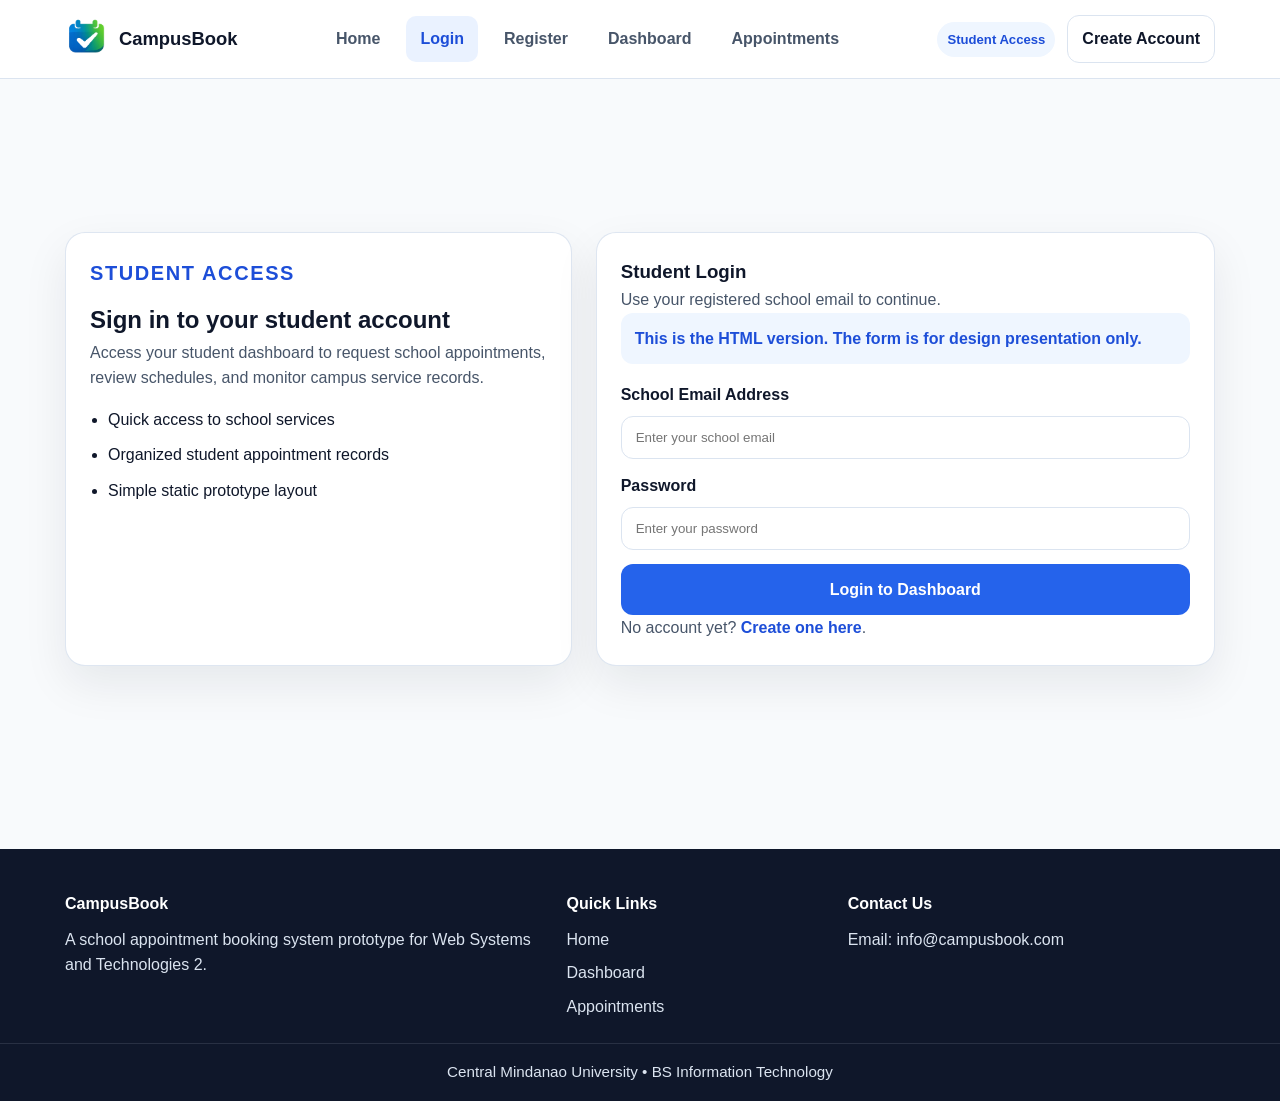
==== login.html @ 365cb786 "Add files via upload" ====
<!DOCTYPE html>
<html lang="en">
<head>
    <meta charset="UTF-8">
    <meta name="viewport" content="width=device-width, initial-scale=1.0">
    <title>CampusBook | Login</title>
    <link rel="stylesheet" href="assets/css/style.css">
</head>
<body>
<header class="site-header">
    <div class="container nav-wrapper">
        <a href="index.html" class="brand">
            <img class="brand-mark" src="assets/images/logo.png" alt="CampusBook">
            <span>CampusBook</span>
        </a>

        <nav class="main-nav">
            <a href="index.html">Home</a>
            <a class="active" href="login.html">Login</a>
            <a href="register.html">Register</a>
            <a href="dashboard.html">Dashboard</a>
            <a href="appointments.html">Appointments</a>
        </nav>

        <div class="nav-user">
            <span class="tag">Student Access</span>
            <a class="btn btn-outline small" href="register.html">Create Account</a>
        </div>
    </div>
</header>

<main>
<section class="section auth-section">
    <div class="container auth-grid">
        <div class="auth-info card">
            <span class="eyebrow">Student Access</span>
            <h2>Sign in to your student account</h2>
            <p>Access your student dashboard to request school appointments, review schedules, and monitor campus service records.</p>
            <ul class="feature-list">
                <li>Quick access to school services</li>
                <li>Organized student appointment records</li>
                <li>Simple static prototype layout</li>
            </ul>
        </div>

        <div class="card form-card">
            <h3>Student Login</h3>
            <p class="muted">Use your registered school email to continue.</p>
            <div class="alert info">This is the HTML version. The form is for design presentation only.</div>

            <form>
                <label>School Email Address</label>
                <input type="email" name="email" placeholder="Enter your school email">

                <label>Password</label>
                <input type="password" name="password" placeholder="Enter your password">

                <a class="btn btn-primary full" href="dashboard.html">Login to Dashboard</a>
            </form>

            <p class="helper-text">No account yet? <a class="text-link" href="register.html">Create one here</a>.</p>
        </div>
    </div>
</section>
</main>

<footer class="site-footer">
    <div class="container footer-grid">
        <div>
            <h4>CampusBook</h4>
            <p>A school appointment booking system prototype for Web Systems and Technologies 2.</p>
        </div>
        <div>
            <h4>Quick Links</h4>
            <ul>
                <li><a href="index.html">Home</a></li>
                <li><a href="dashboard.html">Dashboard</a></li>
                <li><a href="appointments.html">Appointments</a></li>
            </ul>
        </div>
        <div>
            <h4>Contact Us</h4>
            <p>Email: info@campusbook.com</p>
        </div>
    </div>
    <div class="footer-bottom">Central Mindanao University • BS Information Technology</div>
</footer>
</body>
</html>
---- assets/css/style.css ----
:root {
    --primary: #2563eb;
    --primary-dark: #1d4ed8;
    --navy: #0f172a;
    --slate: #475569;
    --border: #dbe4f0;
    --surface: #ffffff;
    --background: #f8fafc;
    --success-bg: #dcfce7;
    --success-text: #166534;
    --error-bg: #fee2e2;
    --error-text: #991b1b;
    --info-bg: #eff6ff;
    --info-text: #1d4ed8;
    --pending-bg: #fef3c7;
    --pending-text: #92400e;
    --confirmed-bg: #dbeafe;
    --confirmed-text: #1d4ed8;
    --completed-bg: #dcfce7;
    --completed-text: #166534;
    --shadow: 0 18px 45px rgba(15, 23, 42, 0.08);
}

* {
    box-sizing: border-box;
    margin: 0;
    padding: 0;
}

html {
    scroll-behavior: smooth;
}

body {
    font-family: Arial, Helvetica, sans-serif;
    background: var(--background);
    color: var(--navy);
    line-height: 1.6;
}

a {
    color: inherit;
    text-decoration: none;
}

.container {
    width: min(1150px, 92%);
    margin: 0 auto;
}

.site-header {
    background: rgba(255, 255, 255, 0.94);
    border-bottom: 1px solid var(--border);
    position: sticky;
    top: 0;
    z-index: 100;
    backdrop-filter: blur(12px);
}

.nav-wrapper {
    min-height: 78px;
    display: flex;
    align-items: center;
    justify-content: space-between;
    gap: 20px;
}

.brand {
    display: flex;
    align-items: center;
    gap: 12px;
    font-size: 1.15rem;
    font-weight: 700;
}

.brand-mark {
    width: 42px;
    height: 42px;
    border-radius: 12px;
    display: inline-flex;
    align-items: center;
    justify-content: center;
    color: white;
    font-size: 0.95rem;
}

.main-nav {
    display: flex;
    gap: 12px;
    flex-wrap: wrap;
}

.main-nav a {
    padding: 10px 14px;
    border-radius: 10px;
    color: var(--slate);
    font-weight: 600;
}

.main-nav a:hover,
.main-nav a.active {
    background: #eaf2ff;
    color: var(--primary-dark);
}

.nav-user {
    display: flex;
    align-items: center;
    gap: 12px;
}

.user-chip {
    display: inline-flex;
    align-items: center;
    justify-content: center;
    width: 40px;
    height: 40px;
    border-radius: 999px;
    background: #eaf2ff;
    color: var(--primary-dark);
    font-weight: 700;
}

.hero {
    padding: 86px 0 60px;
    background: radial-gradient(circle at top right, #dbeafe 0%, transparent 32%), linear-gradient(180deg, #eff6ff 0%, #f8fafc 100%);
}

.hero-grid {
    display: grid;
    grid-template-columns: 1.2fr 0.8fr;
    gap: 32px;
    align-items: center;
}

.hero h1,
.page-header h1 {
    font-size: clamp(2rem, 5vw, 3.3rem);
    line-height: 1.12;
    margin-bottom: 16px;
}

.hero p,
.page-header p,
.section-heading p,
.card p,
.auth-info p,
.muted,
.helper-text {
    color: var(--slate);
}

.hero-actions,
.card-title-row,
.page-header,
.quick-links {
    display: flex;
    align-items: center;
    justify-content: space-between;
    gap: 14px;
    flex-wrap: wrap;
}

.hero-actions {
    margin-top: 24px;
    justify-content: flex-start;
}

.btn {
    display: inline-flex;
    align-items: center;
    justify-content: center;
    padding: 12px 18px;
    border-radius: 12px;
    font-weight: 700;
    border: 1px solid transparent;
    cursor: pointer;
    transition: 0.2s ease;
}

.btn:hover {
    transform: translateY(-1px);
}

.btn-primary {
    background: var(--primary);
    color: #fff;
}

.btn-primary:hover {
    background: var(--primary-dark);
}

.btn-outline {
    border-color: var(--border);
    background: #fff;
    color: var(--navy);
}

.btn-outline.small {
    padding: 10px 14px;
}

.full {
    width: 100%;
}

.hero-card,
.card,
.info-card,
.stat-box,
.stat-card {
    background: var(--surface);
    border-radius: 20px;
    box-shadow: var(--shadow);
    border: 1px solid rgba(219, 228, 240, 0.9);
}

.hero-card {
    padding: 24px;
    display: grid;
    gap: 18px;
}

.stat-card,
.info-card,
.stat-box,
.card {
    padding: 24px;
}

.eyebrow {
    display: inline-block;
    color: var(--primary-dark);
    font-weight: 700;
    text-transform: uppercase;
    letter-spacing: 0.08em;
    font-size: 1.25rem;
    margin-bottom: 12px;
}

.section {
    padding: 60px 0;
}

.section-heading {
    text-align: center;
    margin-bottom: 28px;
}

.card-grid {
    display: grid;
    gap: 20px;
}

.card-grid.four {
    grid-template-columns: repeat(4, 1fr);
}

.feature-list {
    display: grid;
    gap: 10px;
    margin-top: 16px;
    padding-left: 18px;
}

.feature-list.compact {
    margin-top: 10px;
}

.auth-section {
    min-height: calc(100vh - 160px);
    display: flex;
    align-items: center;
}

.auth-grid {
    display: grid;
    grid-template-columns: 0.9fr 1.1fr;
    gap: 24px;
}

.register-layout {
    grid-template-columns: 0.8fr 1.2fr;
}

.form-card form {
    display: grid;
    gap: 14px;
    margin-top: 18px;
}

label {
    font-weight: 700;
    margin-bottom: -6px;
}

input,
select,
textarea {
    width: 100%;
    padding: 13px 14px;
    border: 1px solid var(--border);
    border-radius: 12px;
    background: #fff;
    color: var(--navy);
    outline: none;
}

input:focus,
select:focus,
textarea:focus {
    border-color: var(--primary);
    box-shadow: 0 0 0 4px rgba(37, 99, 235, 0.08);
}

.grid-two {
    display: grid;
    grid-template-columns: repeat(2, 1fr);
    gap: 14px;
}

.alert {
    padding: 13px 14px;
    border-radius: 12px;
    margin-bottom: 18px;
    font-weight: 600;
}

.alert.success {
    background: var(--success-bg);
    color: var(--success-text);
}

.alert.error {
    background: var(--error-bg);
    color: var(--error-text);
}

.alert.info {
    background: var(--info-bg);
    color: var(--info-text);
}

.stats strong {
    display: block;
    margin-top: 10px;
    font-size: 2rem;
}

.stats span {
    color: var(--slate);
    font-weight: 700;
}

.dashboard-grid,
.appointments-layout {
    display: grid;
    grid-template-columns: 1fr 1fr;
    gap: 22px;
    margin-top: 24px;
    margin-bottom: 24px;
}

.right-stack {
    display: grid;
    gap: 22px;
}

.quick-links {
    justify-content: flex-start;
    margin-top: 14px;
}

.quick-links a {
    padding: 12px 14px;
    background: #eff6ff;
    border-radius: 12px;
    color: var(--primary-dark);
    font-weight: 700;
}

.profile-card p {
    margin-top: 8px;
}

.table-card {
    margin-top: 10px;
}

.table-wrapper {
    overflow-x: auto;
    margin-top: 14px;
}

.table-wrapper table {
    width: 100%;
    border-collapse: collapse;
    min-width: 760px;
}

.table-wrapper th,
.table-wrapper td {
    padding: 14px 16px;
    border-bottom: 1px solid var(--border);
    text-align: left;
}

.table-wrapper th {
    color: var(--slate);
    font-size: 0.92rem;
    background: #f8fbff;
}

.status,
.tag {
    display: inline-flex;
    align-items: center;
    justify-content: center;
    padding: 7px 10px;
    border-radius: 999px;
    font-size: 0.82rem;
    font-weight: 700;
}

.status.pending {
    background: var(--pending-bg);
    color: var(--pending-text);
}

.status.confirmed {
    background: var(--confirmed-bg);
    color: var(--confirmed-text);
}

.status.completed {
    background: var(--completed-bg);
    color: var(--completed-text);
}

.tag {
    background: #eff6ff;
    color: var(--primary-dark);
}

.schedule-list {
    display: grid;
    gap: 12px;
    margin-top: 12px;
}

.schedule-item {
    display: flex;
    align-items: center;
    justify-content: space-between;
    gap: 12px;
    padding: 14px;
    border: 1px solid var(--border);
    border-radius: 14px;
    background: #fcfdff;
}

.schedule-item p,
.schedule-item span {
    color: var(--slate);
}

.calendar-grid {
    display: grid;
    grid-template-columns: repeat(7, 1fr);
    gap: 10px;
    margin-top: 12px;
}

.calendar-grid.small {
    gap: 8px;
}

.calendar-day-label {
    text-align: center;
    font-size: 0.85rem;
    font-weight: 700;
    color: var(--slate);
}

.calendar-cell {
    min-height: 54px;
    padding: 10px;
    border-radius: 14px;
    border: 1px solid var(--border);
    background: #fcfdff;
    display: flex;
    align-items: flex-start;
    justify-content: space-between;
    position: relative;
}

.calendar-cell.has-event {
    background: #eaf2ff;
    color: var(--primary-dark);
    border-color: rgba(37, 99, 235, 0.25);
    font-weight: 700;
}

.dot {
    width: 9px;
    height: 9px;
    border-radius: 50%;
    background: var(--primary);
    position: absolute;
    right: 10px;
    bottom: 10px;
}

.site-footer {
    background: var(--navy);
    color: #dbe4f0;
    margin-top: 30px;
}

.footer-grid {
    display: grid;
    grid-template-columns: 1.3fr 0.7fr 1fr;
    gap: 24px;
    padding: 42px 0 24px;
}

.footer-grid h4 {
    color: #fff;
    margin-bottom: 10px;
}

.footer-grid ul {
    list-style: none;
    display: grid;
    gap: 8px;
}

.footer-grid a {
    color: #dbe4f0;
}

.footer-bottom {
    text-align: center;
    border-top: 1px solid rgba(219, 228, 240, 0.12);
    padding: 16px;
    font-size: 0.95rem;
}

.text-link {
    color: var(--primary-dark);
    font-weight: 700;
}

@media (max-width: 1024px) {
    .card-grid.four,
    .dashboard-grid,
    .appointments-layout,
    .auth-grid,
    .footer-grid,
    .hero-grid {
        grid-template-columns: 1fr;
    }
}

@media (max-width: 760px) {
    .nav-wrapper {
        flex-direction: column;
        padding: 16px 0;
    }

    .main-nav,
    .nav-user {
        width: 100%;
        justify-content: center;
    }

    .grid-two,
    .card-grid.four {
        grid-template-columns: 1fr;
    }

    .hero {
        padding-top: 50px;
    }

    .stat-box strong {
        font-size: 1.6rem;
    }
}
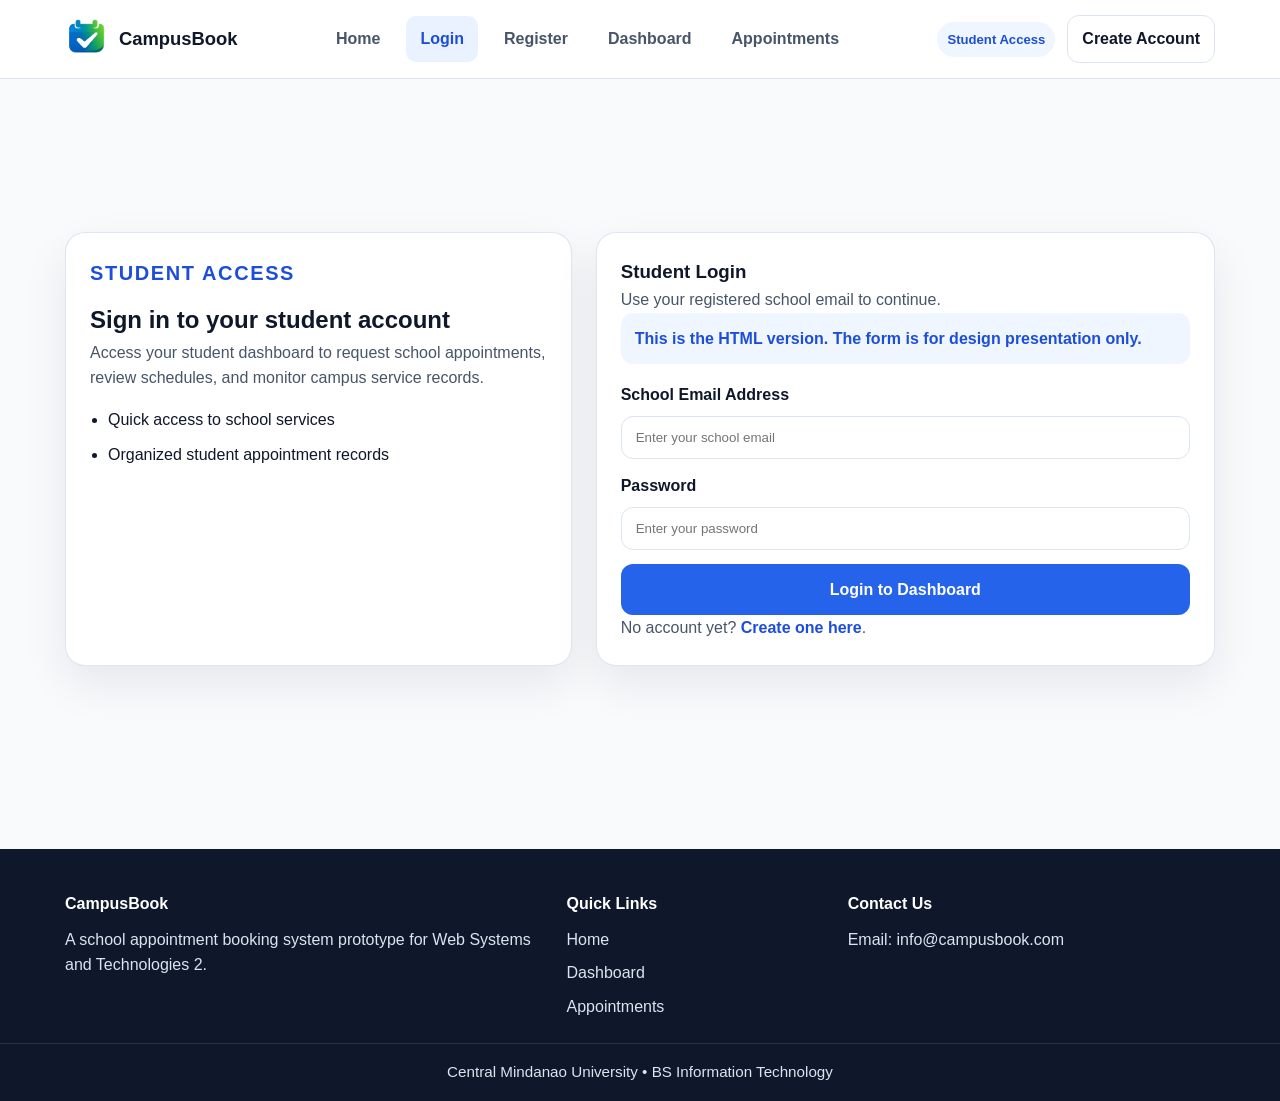
==== commit dcec9ad3: "removing the one description" ====
--- a/login.html
+++ b/login.html
@@ -39,7 +39,6 @@
             <ul class="feature-list">
                 <li>Quick access to school services</li>
                 <li>Organized student appointment records</li>
-                <li>Simple static prototype layout</li>
             </ul>
         </div>
 
